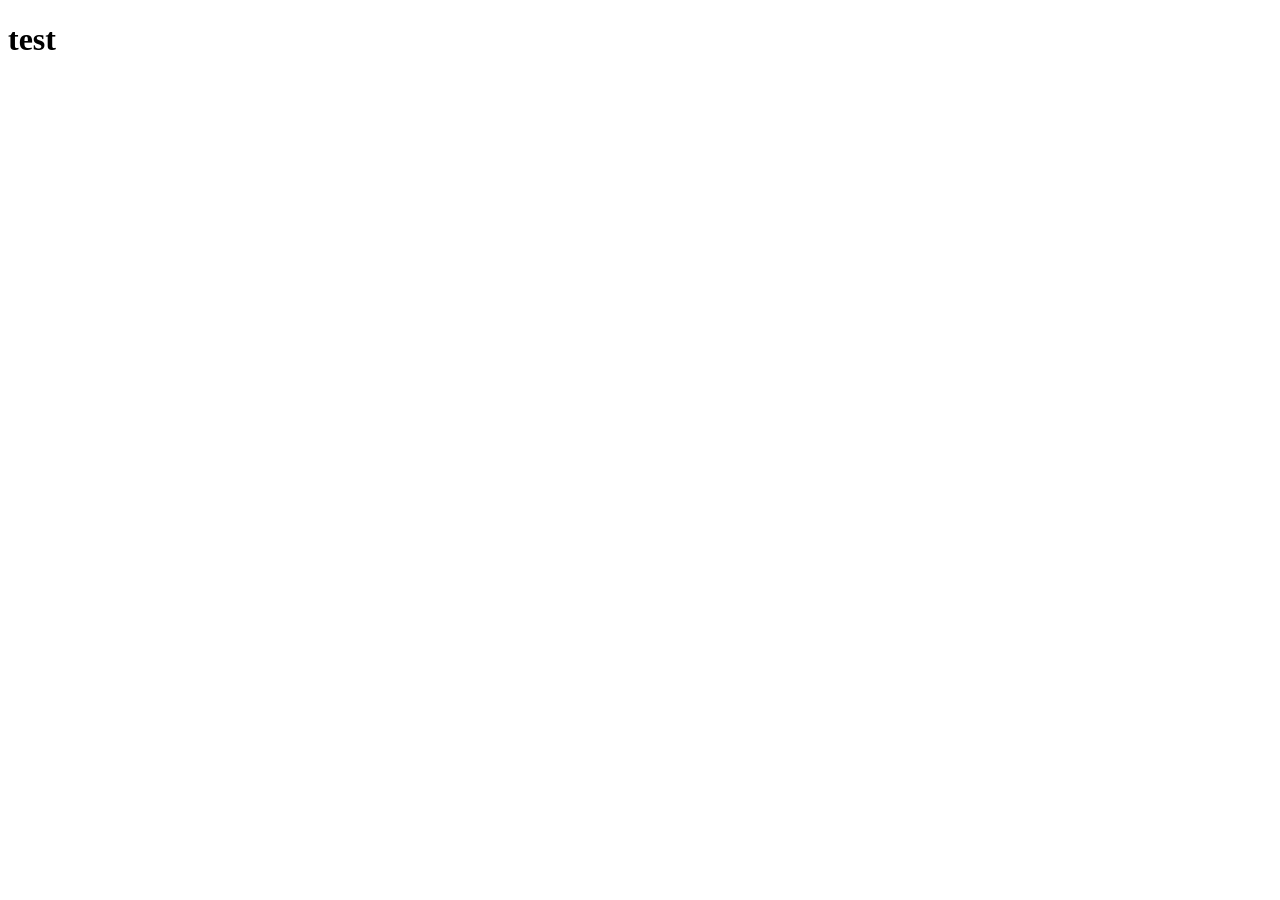
==== index.html @ 57d5e647 "first commit" ====
<!DOCTYPE html>
<html lang="ja">
<head>
    <meta charset="UTF-8">
    <meta name="viewport" content="width=device-width, initial-scale=1.0">
    <title>モンゴルの紹介</title>
</head>
<body>
    <h1>test</h1>
</body>
</html>
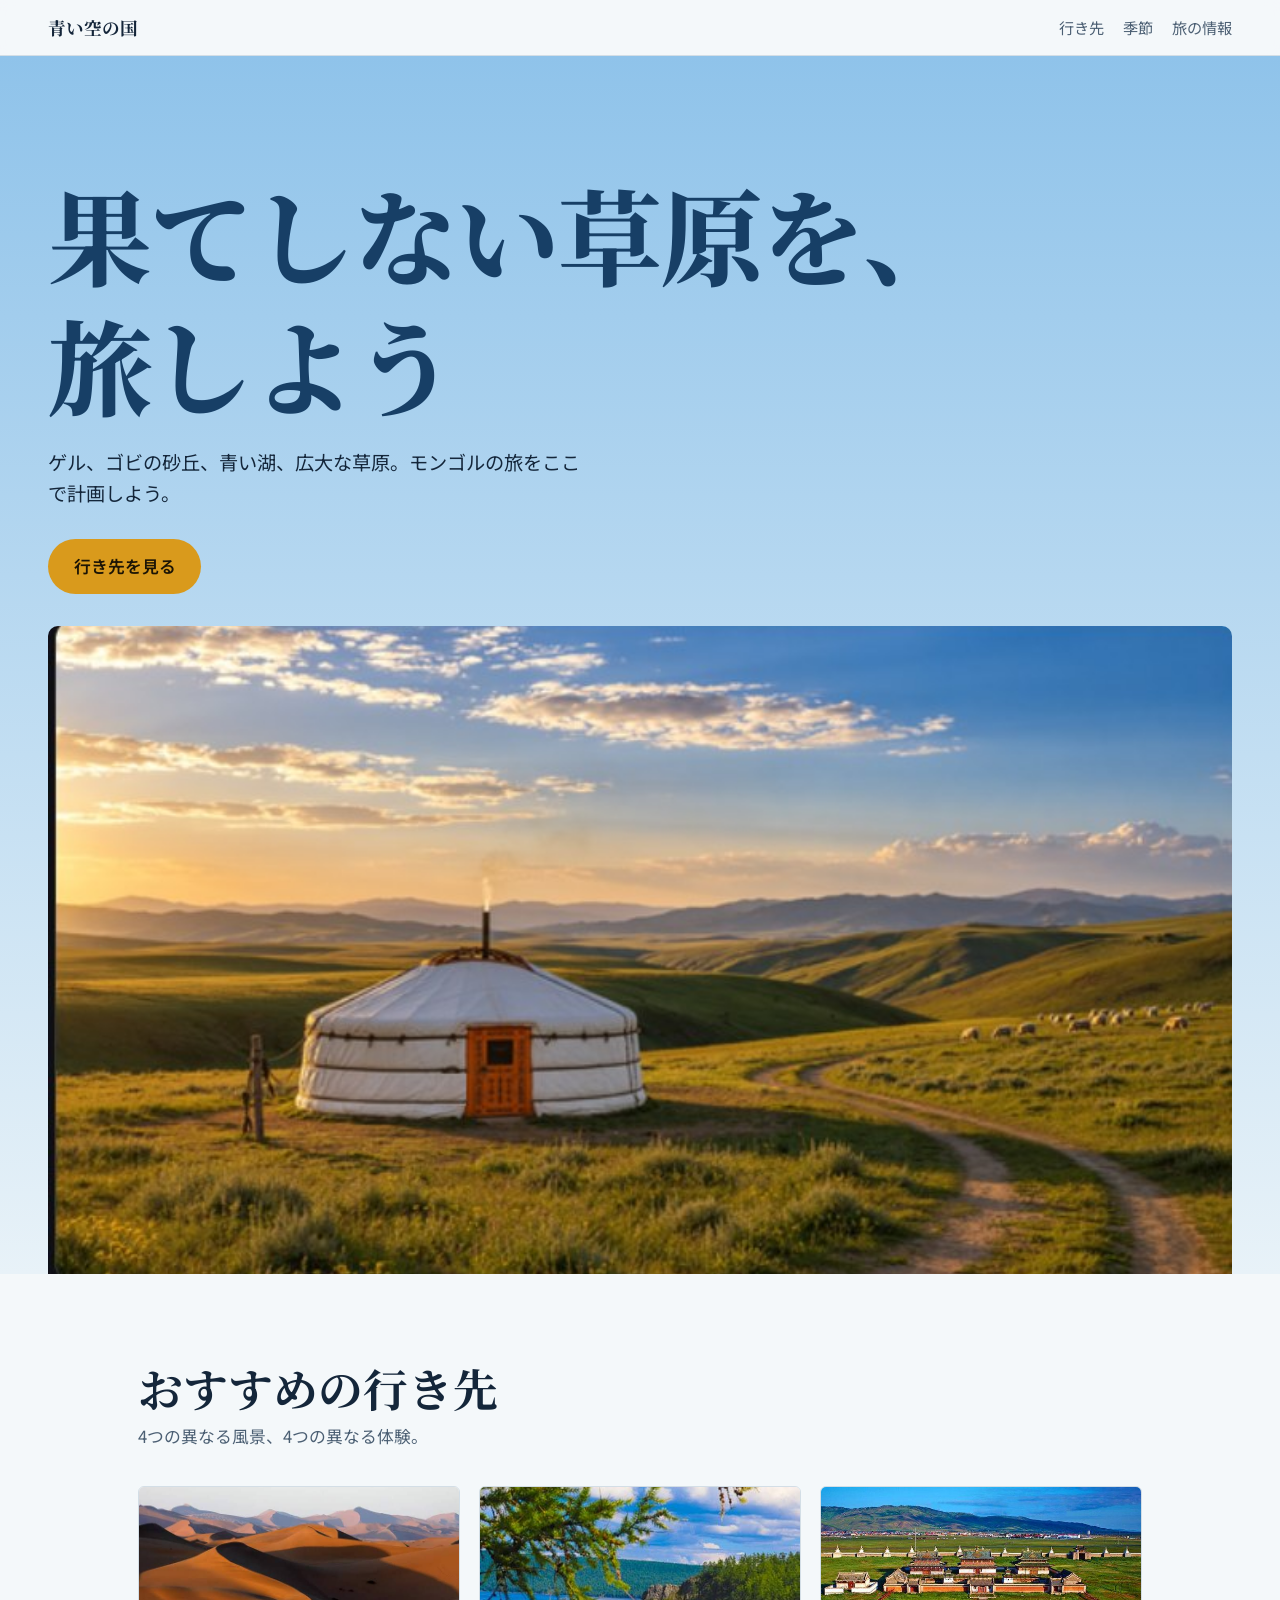
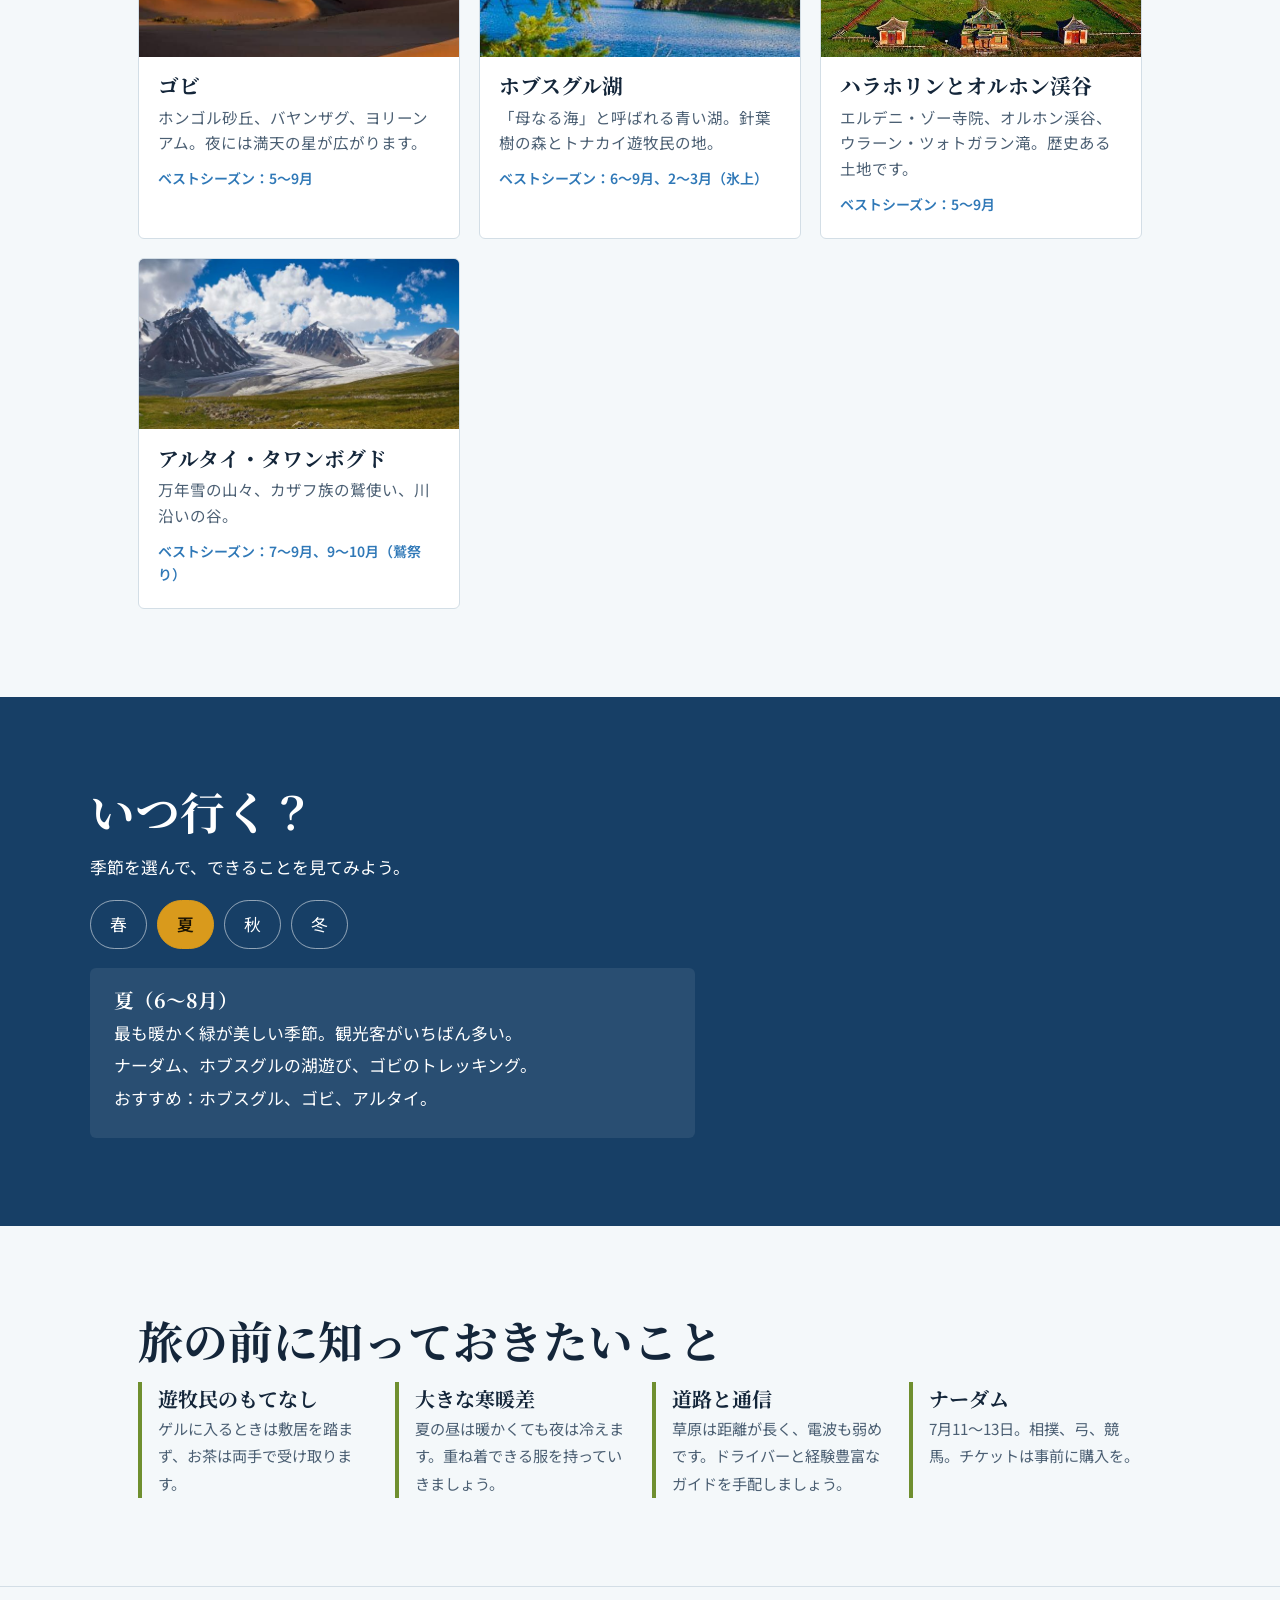
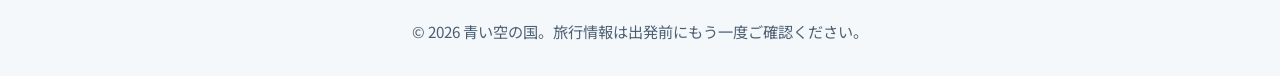
==== commit 2a9f9e16: "Add files via upload" ====
--- a/index.html
+++ b/index.html
@@ -1,11 +1,66 @@
 <!DOCTYPE html>
 <html lang="ja">
 <head>
-    <meta charset="UTF-8">
-    <meta name="viewport" content="width=device-width, initial-scale=1.0">
-    <title>モンゴルの紹介</title>
+<meta charset="utf-8">
+<meta name="viewport" content="width=device-width, initial-scale=1, viewport-fit=cover">
+<title>青い空の国へ – モンゴル旅行</title>
+<link href="https://fonts.googleapis.com/css2?family=Noto+Sans+JP:wght@400;600&family=Noto+Serif+JP:wght@600;800&display=swap" rel="stylesheet">
+<link rel="stylesheet" href="style.css">
 </head>
 <body>
-    <h1>test</h1>
+<nav>
+  <b>青い空の国</b>
+  <div><a href="#gazar">行き先</a><a href="#uliral">季節</a><a href="#medeelel">旅の情報</a></div>
+</nav>
+
+<header class="hero">
+  <h1>果てしない草原を、旅しよう</h1>
+  <p>ゲル、ゴビの砂丘、青い湖、広大な草原。モンゴルの旅をここで計画しよう。</p>
+  <a class="btn" href="#gazar">行き先を見る</a>
+  <img class="land" src="images/hero-ger.jpg" alt="夕暮れのモンゴルの草原に立つ白いゲルと羊の群れ">
+</header>
+
+<section id="gazar">
+  <h2>おすすめの行き先</h2>
+  <p class="lead">4つの異なる風景、4つの異なる体験。</p>
+  <div class="dest">
+    <article class="card"><img src="images/govi.jpg" alt="ホンゴル砂丘" loading="lazy"><div>
+      <h3>ゴビ</h3><p>ホンゴル砂丘、バヤンザグ、ヨリーンアム。夜には満天の星が広がります。</p><small>ベストシーズン：5〜9月</small></div></article>
+    <article class="card"><img src="images/khovsgol.jpg" alt="ホブスグル湖と針葉樹林" loading="lazy"><div>
+      <h3>ホブスグル湖</h3><p>「母なる海」と呼ばれる青い湖。針葉樹の森とトナカイ遊牧民の地。</p><small>ベストシーズン：6〜9月、2〜3月（氷上）</small></div></article>
+    <article class="card"><img src="images/kharkhorin.jpg" alt="エルデニ・ゾー寺院" loading="lazy"><div>
+      <h3>ハラホリンとオルホン渓谷</h3><p>エルデニ・ゾー寺院、オルホン渓谷、ウラーン・ツォトガラン滝。歴史ある土地です。</p><small>ベストシーズン：5〜9月</small></div></article>
+    <article class="card"><img src="images/altai.jpg" alt="タワンボグドの氷河" loading="lazy"><div>
+      <h3>アルタイ・タワンボグド</h3><p>万年雪の山々、カザフ族の鷲使い、川沿いの谷。</p><small>ベストシーズン：7〜9月、9〜10月（鷲祭り）</small></div></article>
+  </div>
+</section>
+
+<section class="planner" id="uliral">
+  <div class="in">
+    <h2>いつ行く？</h2>
+    <p>季節を選んで、できることを見てみよう。</p>
+    <div class="tabs" role="group" aria-label="季節">
+      <button aria-pressed="true" data-k="0">春</button>
+      <button aria-pressed="false" data-k="1">夏</button>
+      <button aria-pressed="false" data-k="2">秋</button>
+      <button aria-pressed="false" data-k="3">冬</button>
+    </div>
+    <div id="out" aria-live="polite"></div>
+  </div>
+</section>
+
+<section id="medeelel">
+  <h2>旅の前に知っておきたいこと</h2>
+  <div class="facts">
+    <div><b>遊牧民のもてなし</b><span>ゲルに入るときは敷居を踏まず、お茶は両手で受け取ります。</span></div>
+    <div><b>大きな寒暖差</b><span>夏の昼は暖かくても夜は冷えます。重ね着できる服を持っていきましょう。</span></div>
+    <div><b>道路と通信</b><span>草原は距離が長く、電波も弱めです。ドライバーと経験豊富なガイドを手配しましょう。</span></div>
+    <div><b>ナーダム</b><span>7月11〜13日。相撲、弓、競馬。チケットは事前に購入を。</span></div>
+  </div>
+</section>
+
+<footer>© 2026 青い空の国。旅行情報は出発前にもう一度ご確認ください。</footer>
+
+<script src="script.js"></script>
 </body>
-</html>+</html>
--- a/style.css
+++ b/style.css
@@ -0,0 +1,57 @@
+:root{
+  box-sizing:border-box;padding-top:env(safe-area-inset-top,0px);padding-bottom:env(safe-area-inset-bottom,0px);
+  --bg:#f4f8fa;--surface:#ffffff;--ink:#14263a;--muted:#4b5f73;--sky:#2f78b7;--sky-deep:#173f66;
+  --grass:#6f8f2f;--gold:#d99a1c;--line:#d3dee6;--hero-top:#8fc3ea;--hero-bot:#e8f2f8;
+  --hill1:#a9c26b;--hill2:#7c9a3a;--hill3:#55732a;
+}
+@media (prefers-color-scheme:dark){:root:not([data-theme="light"]){
+  --bg:#0e1a27;--surface:#162636;--ink:#eaf1f6;--muted:#9db1c2;--sky:#6fb0e6;--sky-deep:#a9d1f0;
+  --grass:#a3c35a;--gold:#f0b73e;--line:#294055;--hero-top:#10304c;--hero-bot:#1d4163;
+  --hill1:#3f5a24;--hill2:#2f461b;--hill3:#22340f;}}
+:root[data-theme="dark"]{
+  --bg:#0e1a27;--surface:#162636;--ink:#eaf1f6;--muted:#9db1c2;--sky:#6fb0e6;--sky-deep:#a9d1f0;
+  --grass:#a3c35a;--gold:#f0b73e;--line:#294055;--hero-top:#10304c;--hero-bot:#1d4163;
+  --hill1:#3f5a24;--hill2:#2f461b;--hill3:#22340f;}
+html{scroll-padding-top:env(safe-area-inset-top,0px);scroll-behavior:smooth}
+*{box-sizing:border-box}
+body{margin:0;background:var(--bg);color:var(--ink);font:400 1.05rem/1.65 "Noto Sans JP",system-ui,sans-serif}
+h1,h2,h3{font-family:"Noto Serif JP",Georgia,serif;line-height:1.15;margin:0}
+a{color:inherit}
+:focus-visible{outline:3px solid var(--gold);outline-offset:3px}
+nav{position:sticky;top:env(safe-area-inset-top,0px);z-index:5;display:flex;justify-content:space-between;align-items:center;
+  padding:.8rem clamp(1rem,5vw,3rem);background:color-mix(in srgb,var(--bg) 88%,transparent);backdrop-filter:blur(8px);border-bottom:1px solid var(--line)}
+nav b{font-family:"Noto Serif JP",serif;font-size:1.1rem}
+nav div{display:flex;gap:1.2rem;font-size:.95rem}
+nav a{text-decoration:none;color:var(--muted)}nav a:hover{color:var(--sky)}
+.hero{position:relative;overflow:hidden;background:linear-gradient(var(--hero-top),var(--hero-bot));padding:clamp(3rem,10vw,7rem) clamp(1rem,5vw,3rem) 0}
+.hero h1{font-size:clamp(2.6rem,9vw,6.5rem);font-weight:800;max-width:9em;line-height:1.25;color:var(--sky-deep);letter-spacing:-.02em}
+.hero p{max-width:28em;font-size:1.2rem;color:var(--ink);margin:1.2rem 0 1.8rem}
+.btn{display:inline-block;background:var(--gold);color:#1b1405;font-weight:600;padding:.85rem 1.6rem;border-radius:999px;text-decoration:none}
+.btn:hover{filter:brightness(1.08)}
+.land{display:block;width:100%;height:auto;max-height:72vh;object-fit:cover;margin-top:2rem;border-radius:10px 10px 0 0}
+.land{animation:rise 1.4s ease-out both}
+@keyframes rise{from{transform:translateY(40px);opacity:0}to{transform:none;opacity:1}}
+@media (prefers-reduced-motion:reduce){.land{animation:none}html{scroll-behavior:auto}}
+section{padding:clamp(3rem,8vw,5.5rem) clamp(1rem,5vw,3rem);max-width:1100px;margin:auto}
+h2{font-size:clamp(1.8rem,4.5vw,2.8rem);margin-bottom:.6rem}
+.lead{color:var(--muted);max-width:34em;margin:0 0 2.2rem}
+.dest{display:grid;grid-template-columns:repeat(auto-fit,minmax(240px,1fr));gap:1.2rem}
+.card{background:var(--surface);border:1px solid var(--line);border-radius:6px;overflow:hidden}
+.card img{display:block;width:100%;height:170px;object-fit:cover}
+.card div{padding:1.1rem 1.2rem 1.4rem}
+.card h3{font-size:1.3rem;margin-bottom:.4rem}
+.card p{margin:0;color:var(--muted);font-size:.97rem}
+.card small{display:block;margin-top:.7rem;color:var(--sky);font-weight:600}
+.planner{background:var(--sky-deep);color:#fff;max-width:none;border-radius:0}
+:root[data-theme="dark"] .planner,.planner{--pl:#fff}
+.planner .in{max-width:1100px;margin:auto}
+.tabs{display:flex;flex-wrap:wrap;gap:.6rem;margin:1.2rem 0}
+.tabs button{font:inherit;cursor:pointer;border:1.5px solid #ffffff88;background:transparent;color:#fff;padding:.6rem 1.2rem;border-radius:999px}
+.tabs button[aria-pressed="true"]{background:var(--gold);border-color:var(--gold);color:#1b1405;font-weight:600}
+#out{background:#ffffff14;border-radius:6px;padding:1.3rem 1.5rem;max-width:36em;min-height:8rem}
+#out h3{margin-bottom:.5rem}#out p{margin:.3rem 0}
+.facts{display:grid;grid-template-columns:repeat(auto-fit,minmax(200px,1fr));gap:1.5rem;margin-top:1rem}
+.facts div{border-left:4px solid var(--grass);padding-left:1rem}
+.facts b{display:block;font-family:"Noto Serif JP",serif;font-size:1.25rem}
+.facts span{color:var(--muted);font-size:.95rem}
+footer{border-top:1px solid var(--line);padding:2rem clamp(1rem,5vw,3rem);text-align:center;color:var(--muted);font-size:.95rem}
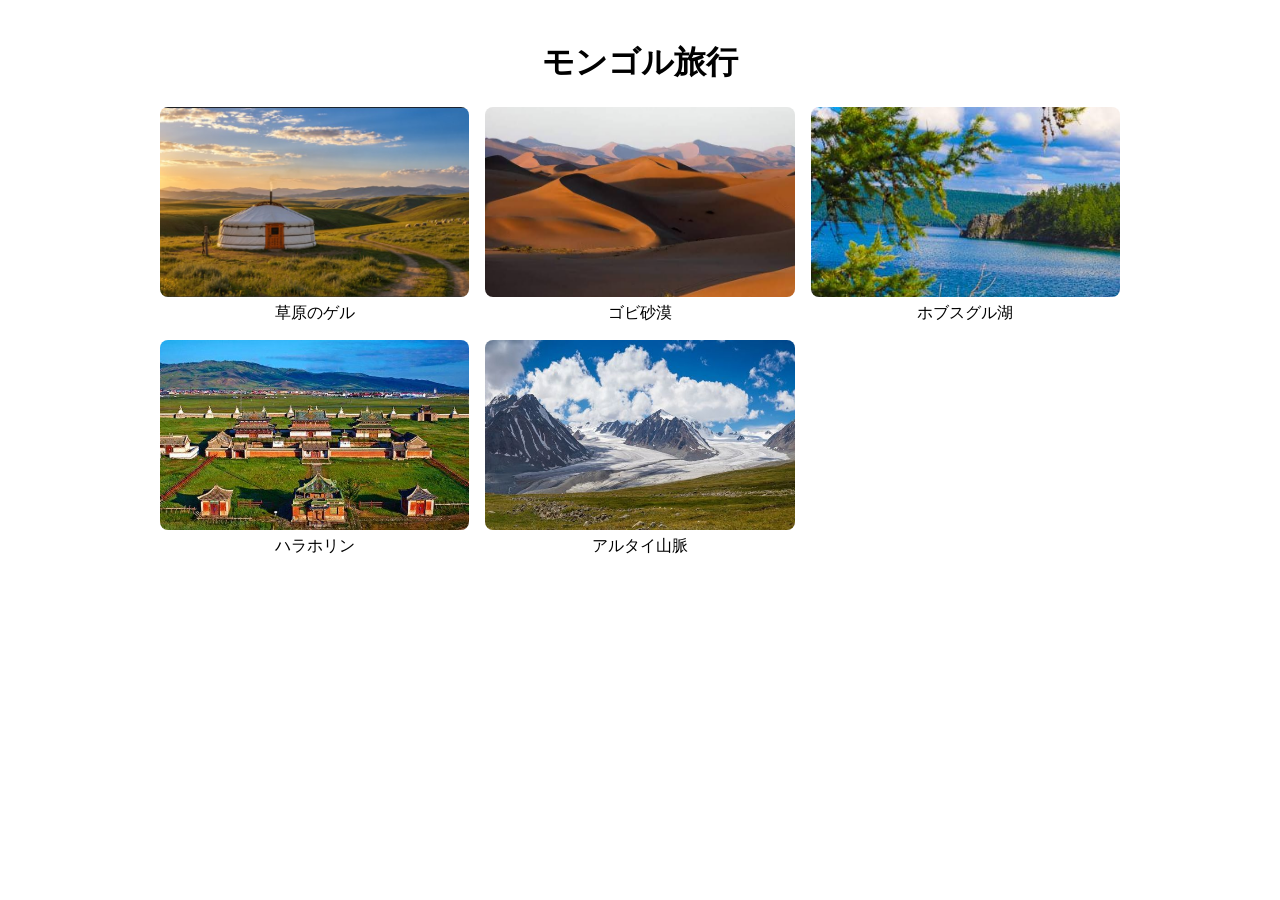
==== commit 39851565: "Update index.html" ====
--- a/index.html
+++ b/index.html
@@ -2,65 +2,24 @@
 <html lang="ja">
 <head>
 <meta charset="utf-8">
-<meta name="viewport" content="width=device-width, initial-scale=1, viewport-fit=cover">
-<title>青い空の国へ – モンゴル旅行</title>
-<link href="https://fonts.googleapis.com/css2?family=Noto+Sans+JP:wght@400;600&family=Noto+Serif+JP:wght@600;800&display=swap" rel="stylesheet">
-<link rel="stylesheet" href="style.css">
+<meta name="viewport" content="width=device-width, initial-scale=1">
+<title>モンゴル旅行</title>
+<style>
+body{font-family:sans-serif;margin:0;padding:20px;text-align:center}
+.grid{display:grid;grid-template-columns:repeat(auto-fit,minmax(240px,1fr));gap:16px;max-width:960px;margin:auto}
+figure{margin:0}
+img{width:100%;height:190px;object-fit:cover;border-radius:8px;display:block}
+figcaption{padding-top:6px}
+</style>
 </head>
 <body>
-<nav>
-  <b>青い空の国</b>
-  <div><a href="#gazar">行き先</a><a href="#uliral">季節</a><a href="#medeelel">旅の情報</a></div>
-</nav>
-
-<header class="hero">
-  <h1>果てしない草原を、旅しよう</h1>
-  <p>ゲル、ゴビの砂丘、青い湖、広大な草原。モンゴルの旅をここで計画しよう。</p>
-  <a class="btn" href="#gazar">行き先を見る</a>
-  <img class="land" src="images/hero-ger.jpg" alt="夕暮れのモンゴルの草原に立つ白いゲルと羊の群れ">
-</header>
-
-<section id="gazar">
-  <h2>おすすめの行き先</h2>
-  <p class="lead">4つの異なる風景、4つの異なる体験。</p>
-  <div class="dest">
-    <article class="card"><img src="images/govi.jpg" alt="ホンゴル砂丘" loading="lazy"><div>
-      <h3>ゴビ</h3><p>ホンゴル砂丘、バヤンザグ、ヨリーンアム。夜には満天の星が広がります。</p><small>ベストシーズン：5〜9月</small></div></article>
-    <article class="card"><img src="images/khovsgol.jpg" alt="ホブスグル湖と針葉樹林" loading="lazy"><div>
-      <h3>ホブスグル湖</h3><p>「母なる海」と呼ばれる青い湖。針葉樹の森とトナカイ遊牧民の地。</p><small>ベストシーズン：6〜9月、2〜3月（氷上）</small></div></article>
-    <article class="card"><img src="images/kharkhorin.jpg" alt="エルデニ・ゾー寺院" loading="lazy"><div>
-      <h3>ハラホリンとオルホン渓谷</h3><p>エルデニ・ゾー寺院、オルホン渓谷、ウラーン・ツォトガラン滝。歴史ある土地です。</p><small>ベストシーズン：5〜9月</small></div></article>
-    <article class="card"><img src="images/altai.jpg" alt="タワンボグドの氷河" loading="lazy"><div>
-      <h3>アルタイ・タワンボグド</h3><p>万年雪の山々、カザフ族の鷲使い、川沿いの谷。</p><small>ベストシーズン：7〜9月、9〜10月（鷲祭り）</small></div></article>
-  </div>
-</section>
-
-<section class="planner" id="uliral">
-  <div class="in">
-    <h2>いつ行く？</h2>
-    <p>季節を選んで、できることを見てみよう。</p>
-    <div class="tabs" role="group" aria-label="季節">
-      <button aria-pressed="true" data-k="0">春</button>
-      <button aria-pressed="false" data-k="1">夏</button>
-      <button aria-pressed="false" data-k="2">秋</button>
-      <button aria-pressed="false" data-k="3">冬</button>
-    </div>
-    <div id="out" aria-live="polite"></div>
-  </div>
-</section>
-
-<section id="medeelel">
-  <h2>旅の前に知っておきたいこと</h2>
-  <div class="facts">
-    <div><b>遊牧民のもてなし</b><span>ゲルに入るときは敷居を踏まず、お茶は両手で受け取ります。</span></div>
-    <div><b>大きな寒暖差</b><span>夏の昼は暖かくても夜は冷えます。重ね着できる服を持っていきましょう。</span></div>
-    <div><b>道路と通信</b><span>草原は距離が長く、電波も弱めです。ドライバーと経験豊富なガイドを手配しましょう。</span></div>
-    <div><b>ナーダム</b><span>7月11〜13日。相撲、弓、競馬。チケットは事前に購入を。</span></div>
-  </div>
-</section>
-
-<footer>© 2026 青い空の国。旅行情報は出発前にもう一度ご確認ください。</footer>
-
-<script src="script.js"></script>
+<h1>モンゴル旅行</h1>
+<div class="grid">
+  <figure><a href="images/hero-ger.jpg"><img src="images/hero-ger.jpg" alt=""></a><figcaption>草原のゲル</figcaption></figure>
+  <figure><a href="images/govi.jpg"><img src="images/govi.jpg" alt=""></a><figcaption>ゴビ砂漠</figcaption></figure>
+  <figure><a href="images/khovsgol.jpg"><img src="images/khovsgol.jpg" alt=""></a><figcaption>ホブスグル湖</figcaption></figure>
+  <figure><a href="images/kharkhorin.jpg"><img src="images/kharkhorin.jpg" alt=""></a><figcaption>ハラホリン</figcaption></figure>
+  <figure><a href="images/altai.jpg"><img src="images/altai.jpg" alt=""></a><figcaption>アルタイ山脈</figcaption></figure>
+</div>
 </body>
 </html>
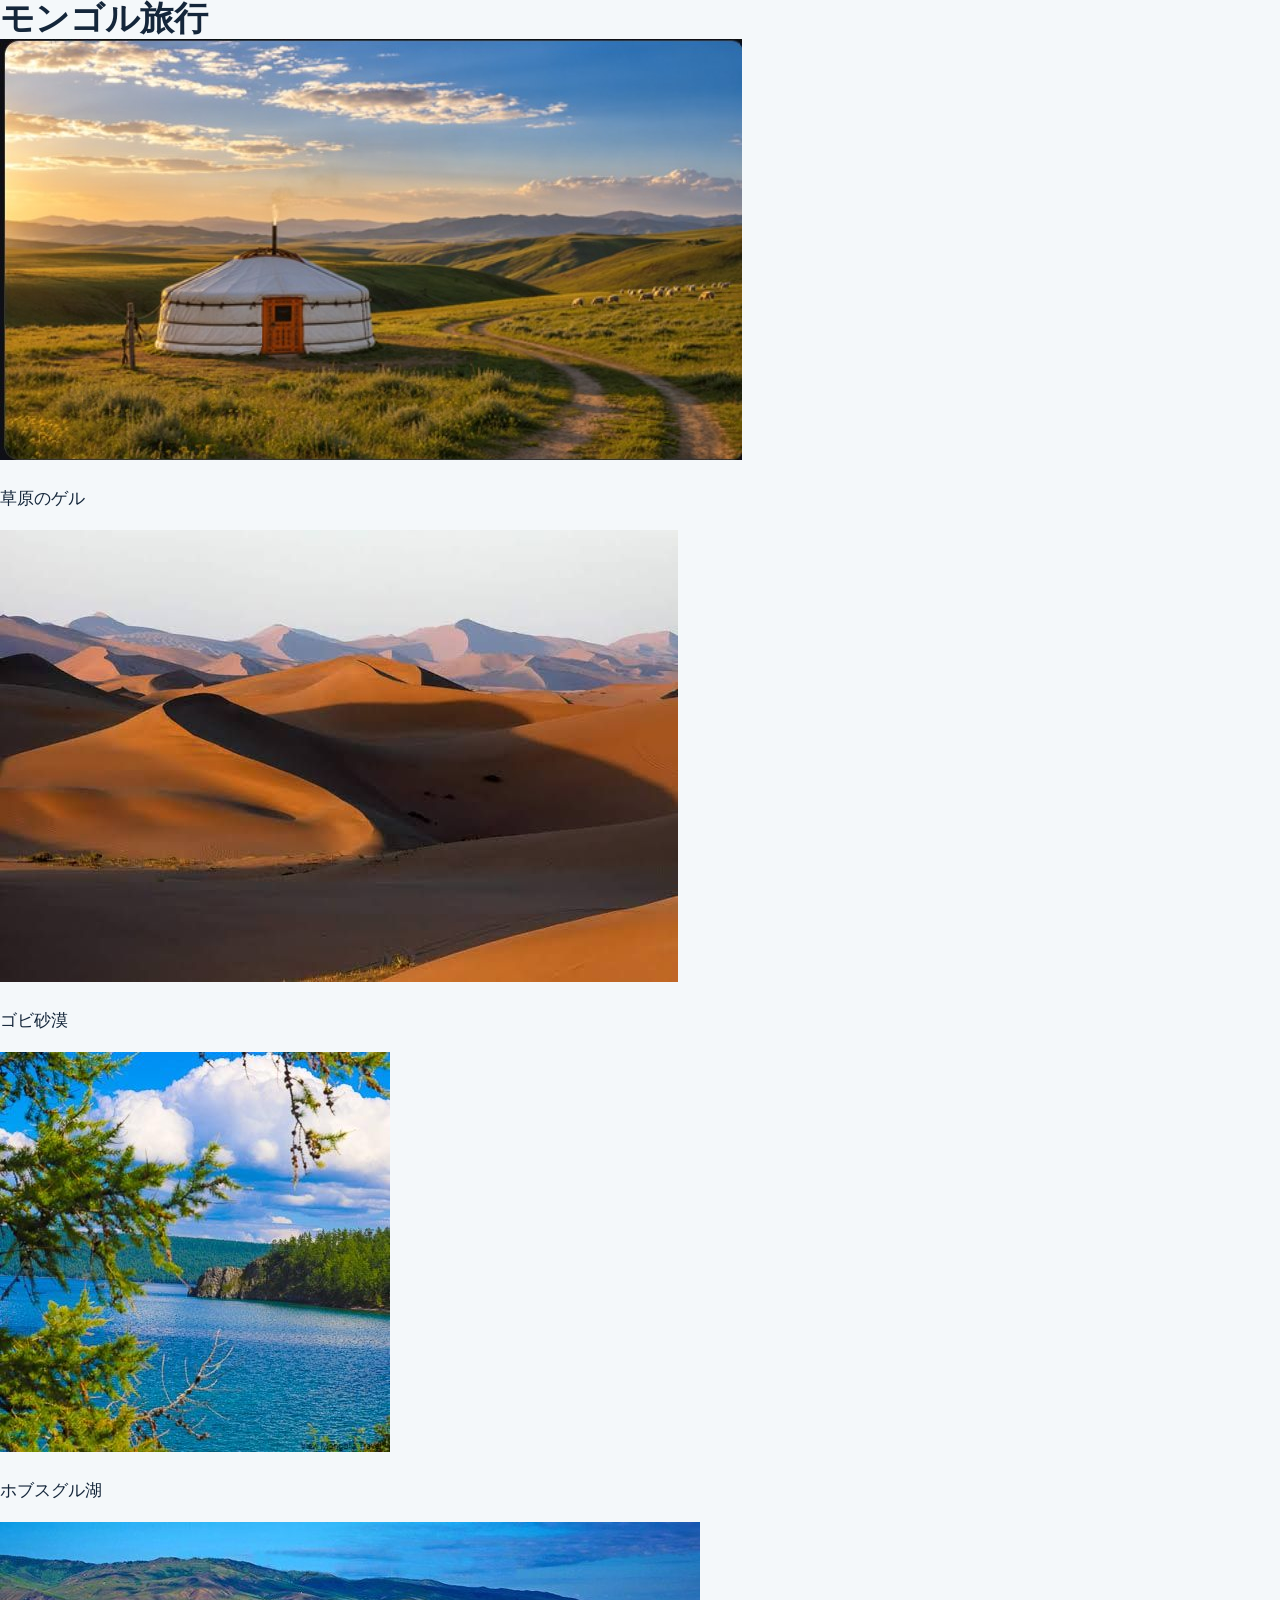
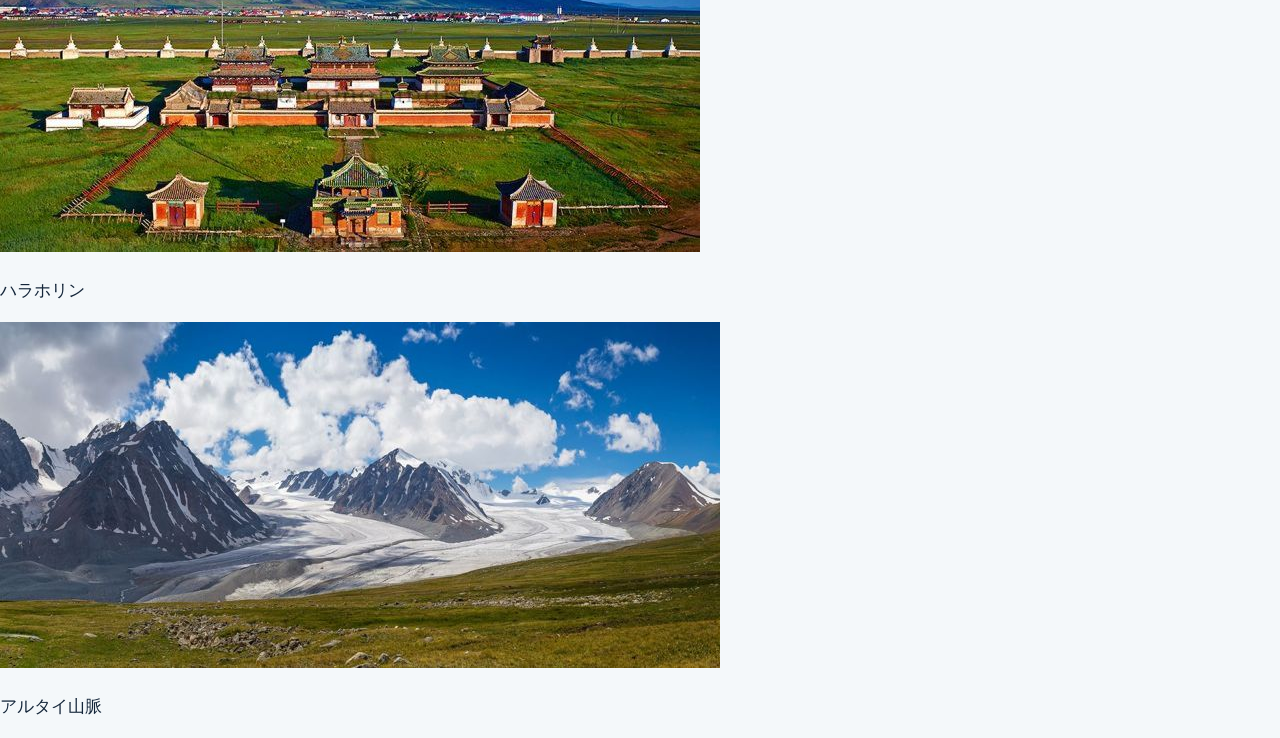
==== commit 75795a47: "Refactor image display from figures to divs Replaced image figures with div items containing images " ====
--- a/index.html
+++ b/index.html
@@ -4,22 +4,16 @@
 <meta charset="utf-8">
 <meta name="viewport" content="width=device-width, initial-scale=1">
 <title>モンゴル旅行</title>
-<style>
-body{font-family:sans-serif;margin:0;padding:20px;text-align:center}
-.grid{display:grid;grid-template-columns:repeat(auto-fit,minmax(240px,1fr));gap:16px;max-width:960px;margin:auto}
-figure{margin:0}
-img{width:100%;height:190px;object-fit:cover;border-radius:8px;display:block}
-figcaption{padding-top:6px}
-</style>
+<link rel="stylesheet" href="style.css">
 </head>
 <body>
 <h1>モンゴル旅行</h1>
 <div class="grid">
-  <figure><a href="images/hero-ger.jpg"><img src="images/hero-ger.jpg" alt=""></a><figcaption>草原のゲル</figcaption></figure>
-  <figure><a href="images/govi.jpg"><img src="images/govi.jpg" alt=""></a><figcaption>ゴビ砂漠</figcaption></figure>
-  <figure><a href="images/khovsgol.jpg"><img src="images/khovsgol.jpg" alt=""></a><figcaption>ホブスグル湖</figcaption></figure>
-  <figure><a href="images/kharkhorin.jpg"><img src="images/kharkhorin.jpg" alt=""></a><figcaption>ハラホリン</figcaption></figure>
-  <figure><a href="images/altai.jpg"><img src="images/altai.jpg" alt=""></a><figcaption>アルタイ山脈</figcaption></figure>
+  <div class="item"><a href="images/hero-ger.jpg"><img src="images/hero-ger.jpg" alt="草原のゲル"></a><p>草原のゲル</p></div>
+  <div class="item"><a href="images/govi.jpg"><img src="images/govi.jpg" alt="ゴビ砂漠"></a><p>ゴビ砂漠</p></div>
+  <div class="item"><a href="images/khovsgol.jpg"><img src="images/khovsgol.jpg" alt="ホブスグル湖"></a><p>ホブスグル湖</p></div>
+  <div class="item"><a href="images/kharkhorin.jpg"><img src="images/kharkhorin.jpg" alt="ハラホリン"></a><p>ハラホリン</p></div>
+  <div class="item"><a href="images/altai.jpg"><img src="images/altai.jpg" alt="アルタイ山脈"></a><p>アルタイ山脈</p></div>
 </div>
 </body>
 </html>
--- a/style.css
+++ b/style.css
@@ -0,0 +1,57 @@
+:root{
+  box-sizing:border-box;padding-top:env(safe-area-inset-top,0px);padding-bottom:env(safe-area-inset-bottom,0px);
+  --bg:#f4f8fa;--surface:#ffffff;--ink:#14263a;--muted:#4b5f73;--sky:#2f78b7;--sky-deep:#173f66;
+  --grass:#6f8f2f;--gold:#d99a1c;--line:#d3dee6;--hero-top:#8fc3ea;--hero-bot:#e8f2f8;
+  --hill1:#a9c26b;--hill2:#7c9a3a;--hill3:#55732a;
+}
+@media (prefers-color-scheme:dark){:root:not([data-theme="light"]){
+  --bg:#0e1a27;--surface:#162636;--ink:#eaf1f6;--muted:#9db1c2;--sky:#6fb0e6;--sky-deep:#a9d1f0;
+  --grass:#a3c35a;--gold:#f0b73e;--line:#294055;--hero-top:#10304c;--hero-bot:#1d4163;
+  --hill1:#3f5a24;--hill2:#2f461b;--hill3:#22340f;}}
+:root[data-theme="dark"]{
+  --bg:#0e1a27;--surface:#162636;--ink:#eaf1f6;--muted:#9db1c2;--sky:#6fb0e6;--sky-deep:#a9d1f0;
+  --grass:#a3c35a;--gold:#f0b73e;--line:#294055;--hero-top:#10304c;--hero-bot:#1d4163;
+  --hill1:#3f5a24;--hill2:#2f461b;--hill3:#22340f;}
+html{scroll-padding-top:env(safe-area-inset-top,0px);scroll-behavior:smooth}
+*{box-sizing:border-box}
+body{margin:0;background:var(--bg);color:var(--ink);font:400 1.05rem/1.65 "Noto Sans JP",system-ui,sans-serif}
+h1,h2,h3{font-family:"Noto Serif JP",Georgia,serif;line-height:1.15;margin:0}
+a{color:inherit}
+:focus-visible{outline:3px solid var(--gold);outline-offset:3px}
+nav{position:sticky;top:env(safe-area-inset-top,0px);z-index:5;display:flex;justify-content:space-between;align-items:center;
+  padding:.8rem clamp(1rem,5vw,3rem);background:color-mix(in srgb,var(--bg) 88%,transparent);backdrop-filter:blur(8px);border-bottom:1px solid var(--line)}
+nav b{font-family:"Noto Serif JP",serif;font-size:1.1rem}
+nav div{display:flex;gap:1.2rem;font-size:.95rem}
+nav a{text-decoration:none;color:var(--muted)}nav a:hover{color:var(--sky)}
+.hero{position:relative;overflow:hidden;background:linear-gradient(var(--hero-top),var(--hero-bot));padding:clamp(3rem,10vw,7rem) clamp(1rem,5vw,3rem) 0}
+.hero h1{font-size:clamp(2.6rem,9vw,6.5rem);font-weight:800;max-width:9em;line-height:1.25;color:var(--sky-deep);letter-spacing:-.02em}
+.hero p{max-width:28em;font-size:1.2rem;color:var(--ink);margin:1.2rem 0 1.8rem}
+.btn{display:inline-block;background:var(--gold);color:#1b1405;font-weight:600;padding:.85rem 1.6rem;border-radius:999px;text-decoration:none}
+.btn:hover{filter:brightness(1.08)}
+.land{display:block;width:100%;height:auto;max-height:72vh;object-fit:cover;margin-top:2rem;border-radius:10px 10px 0 0}
+.land{animation:rise 1.4s ease-out both}
+@keyframes rise{from{transform:translateY(40px);opacity:0}to{transform:none;opacity:1}}
+@media (prefers-reduced-motion:reduce){.land{animation:none}html{scroll-behavior:auto}}
+section{padding:clamp(3rem,8vw,5.5rem) clamp(1rem,5vw,3rem);max-width:1100px;margin:auto}
+h2{font-size:clamp(1.8rem,4.5vw,2.8rem);margin-bottom:.6rem}
+.lead{color:var(--muted);max-width:34em;margin:0 0 2.2rem}
+.dest{display:grid;grid-template-columns:repeat(auto-fit,minmax(240px,1fr));gap:1.2rem}
+.card{background:var(--surface);border:1px solid var(--line);border-radius:6px;overflow:hidden}
+.card img{display:block;width:100%;height:170px;object-fit:cover}
+.card div{padding:1.1rem 1.2rem 1.4rem}
+.card h3{font-size:1.3rem;margin-bottom:.4rem}
+.card p{margin:0;color:var(--muted);font-size:.97rem}
+.card small{display:block;margin-top:.7rem;color:var(--sky);font-weight:600}
+.planner{background:var(--sky-deep);color:#fff;max-width:none;border-radius:0}
+:root[data-theme="dark"] .planner,.planner{--pl:#fff}
+.planner .in{max-width:1100px;margin:auto}
+.tabs{display:flex;flex-wrap:wrap;gap:.6rem;margin:1.2rem 0}
+.tabs button{font:inherit;cursor:pointer;border:1.5px solid #ffffff88;background:transparent;color:#fff;padding:.6rem 1.2rem;border-radius:999px}
+.tabs button[aria-pressed="true"]{background:var(--gold);border-color:var(--gold);color:#1b1405;font-weight:600}
+#out{background:#ffffff14;border-radius:6px;padding:1.3rem 1.5rem;max-width:36em;min-height:8rem}
+#out h3{margin-bottom:.5rem}#out p{margin:.3rem 0}
+.facts{display:grid;grid-template-columns:repeat(auto-fit,minmax(200px,1fr));gap:1.5rem;margin-top:1rem}
+.facts div{border-left:4px solid var(--grass);padding-left:1rem}
+.facts b{display:block;font-family:"Noto Serif JP",serif;font-size:1.25rem}
+.facts span{color:var(--muted);font-size:.95rem}
+footer{border-top:1px solid var(--line);padding:2rem clamp(1rem,5vw,3rem);text-align:center;color:var(--muted);font-size:.95rem}
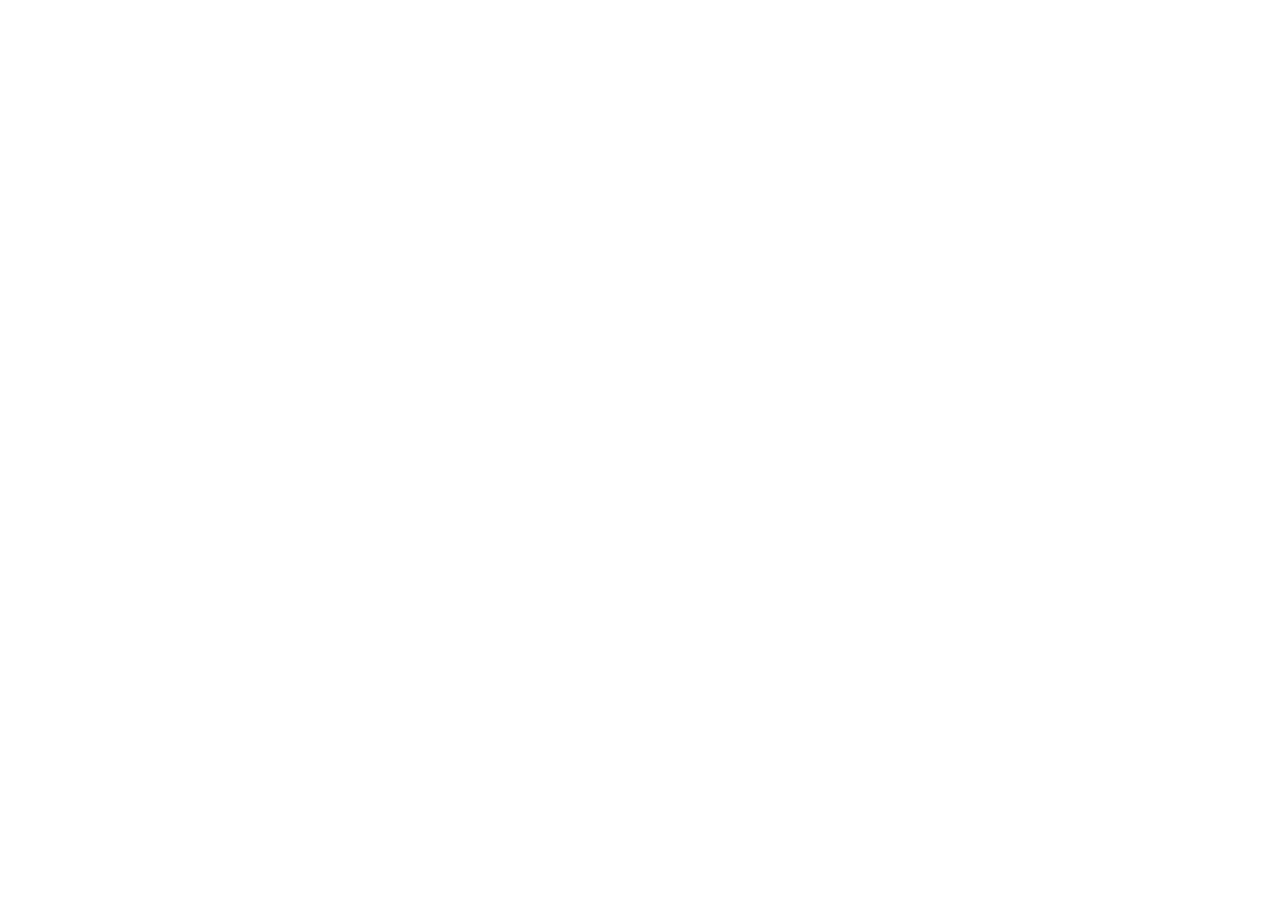
==== commit 8c8df094: "page1 update" ====
--- a/index.html
+++ b/index.html
@@ -1,19 +1,11 @@
 <!DOCTYPE html>
 <html lang="ja">
 <head>
-<meta charset="utf-8">
-<meta name="viewport" content="width=device-width, initial-scale=1">
-<title>モンゴル旅行</title>
-<link rel="stylesheet" href="style.css">
+    <meta charset="UTF-8">
+    <meta name="viewport" content="width=device-width, initial-scale=1.0">
+    <title>モンゴルの紹介</title>
 </head>
 <body>
-<h1>モンゴル旅行</h1>
-<div class="grid">
-  <div class="item"><a href="images/hero-ger.jpg"><img src="images/hero-ger.jpg" alt="草原のゲル"></a><p>草原のゲル</p></div>
-  <div class="item"><a href="images/govi.jpg"><img src="images/govi.jpg" alt="ゴビ砂漠"></a><p>ゴビ砂漠</p></div>
-  <div class="item"><a href="images/khovsgol.jpg"><img src="images/khovsgol.jpg" alt="ホブスグル湖"></a><p>ホブスグル湖</p></div>
-  <div class="item"><a href="images/kharkhorin.jpg"><img src="images/kharkhorin.jpg" alt="ハラホリン"></a><p>ハラホリン</p></div>
-  <div class="item"><a href="images/altai.jpg"><img src="images/altai.jpg" alt="アルタイ山脈"></a><p>アルタイ山脈</p></div>
-</div>
+    
 </body>
-</html>
+</html>
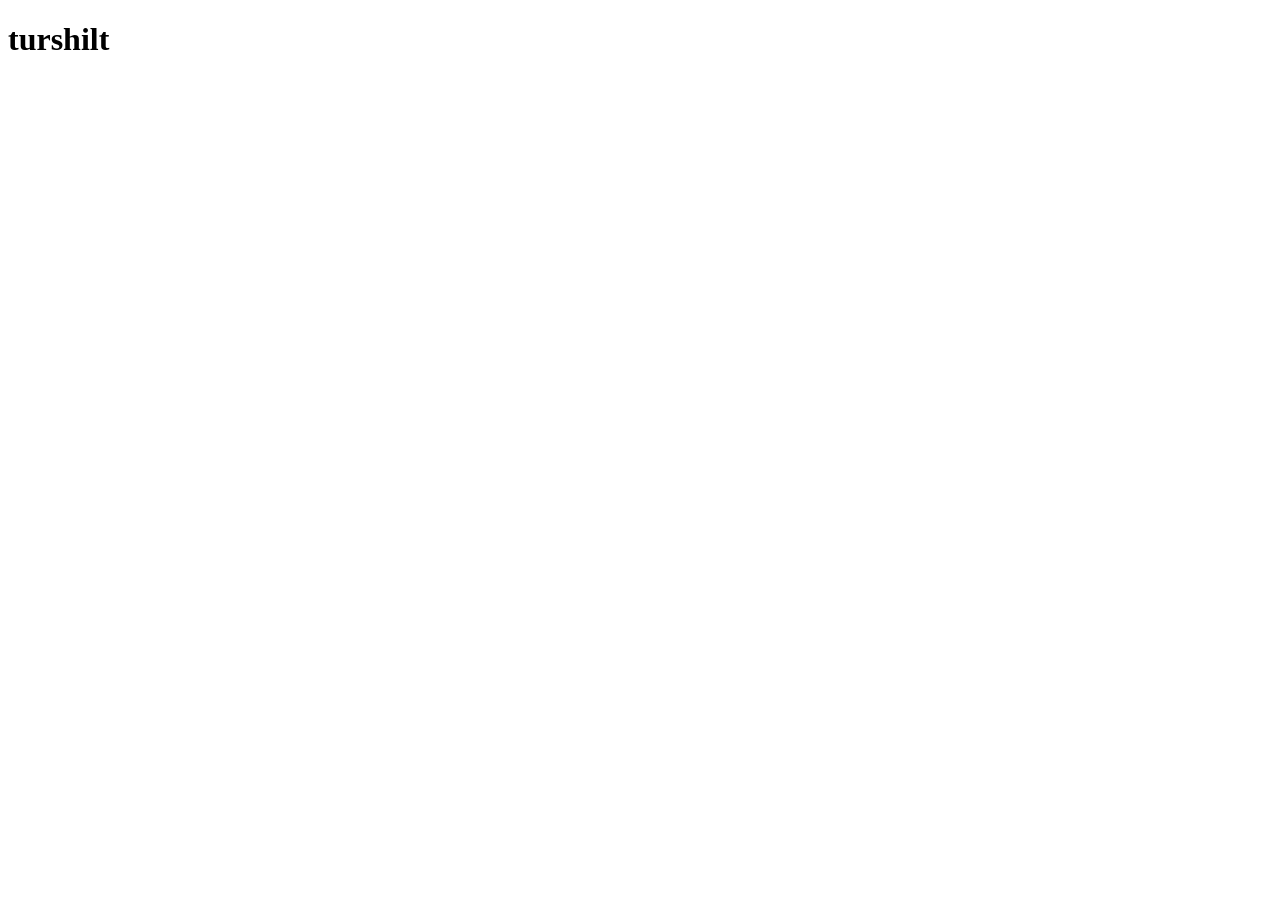
==== commit ed7f6c6f: "Update HTML structure and content" ====
--- a/index.html
+++ b/index.html
@@ -6,6 +6,6 @@
     <title>モンゴルの紹介</title>
 </head>
 <body>
-    
+    <h1>turshilt</h1>
 </body>
-</html>+</html>
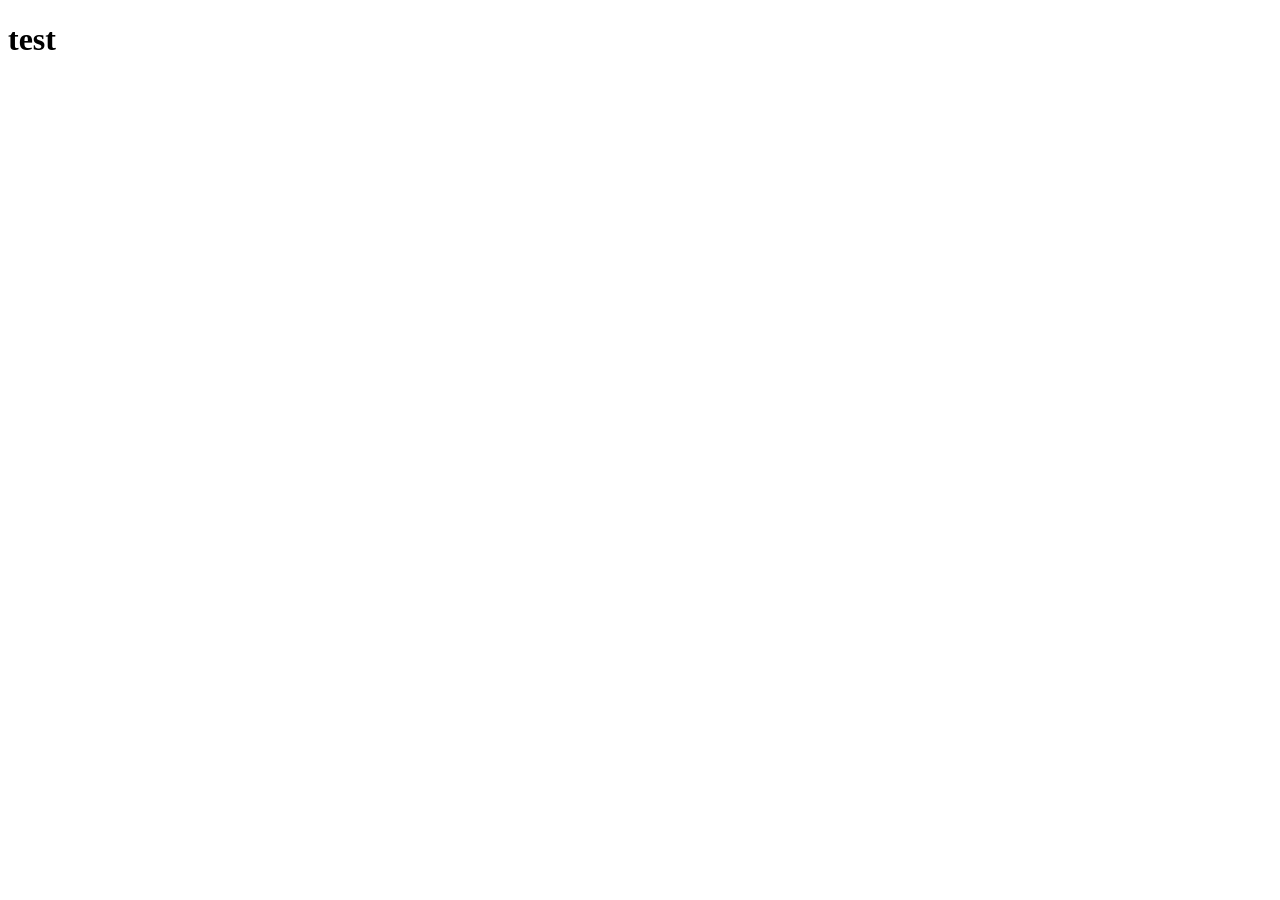
==== commit 6a1376d0: "Update index.html" ====
--- a/index.html
+++ b/index.html
@@ -6,6 +6,6 @@
     <title>モンゴルの紹介</title>
 </head>
 <body>
-    <h1>turshilt</h1>
+    <h1>test</h1>
 </body>
 </html>
